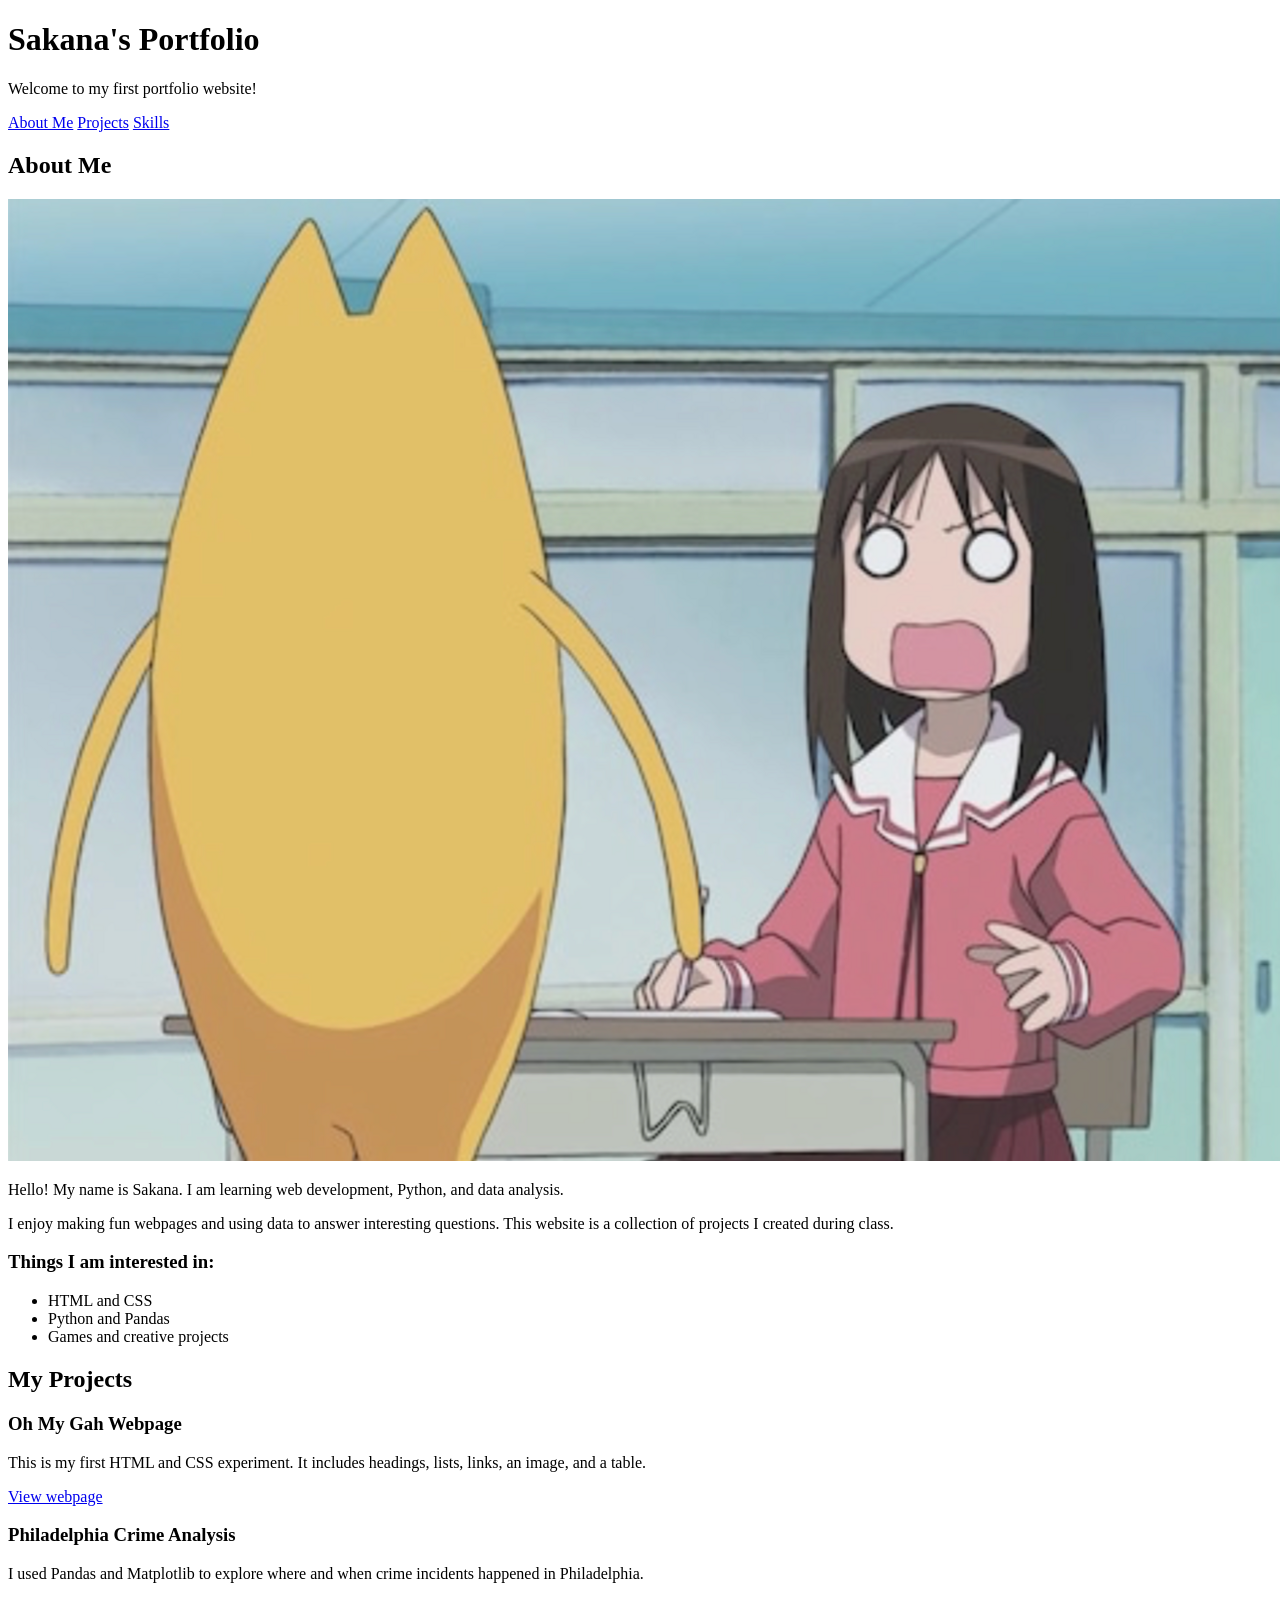
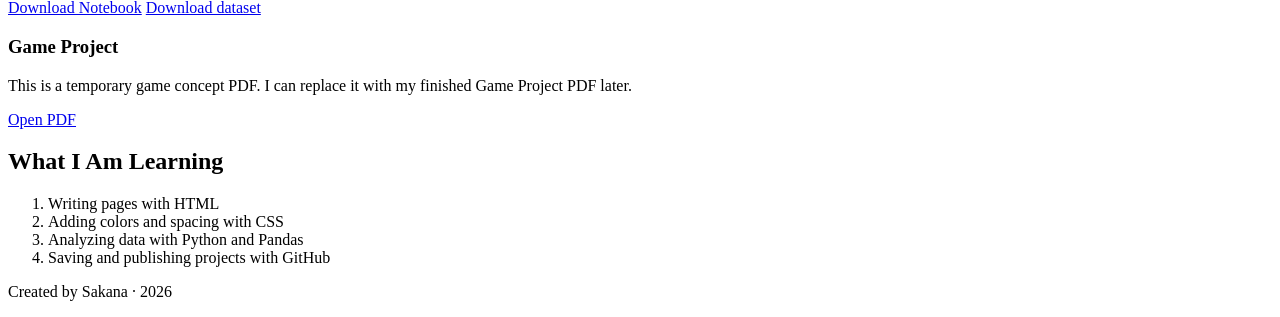
==== index.html @ f745c7e5 "Add portfolio homepage and image" ====
<!DOCTYPE html>
<html lang="en">
<head>
  <meta charset="UTF-8">
  <meta name="viewport" content="width=device-width, initial-scale=1.0">
  <title>Sakana's Portfolio</title>
  <link rel="stylesheet" href="styles.css">
</head>
<body>
  <header>
    <h1>Sakana's Portfolio</h1>
    <p>Welcome to my first portfolio website!</p>
    <nav>
      <a href="#about">About Me</a>
      <a href="#projects">Projects</a>
      <a href="#skills">Skills</a>
    </nav>
  </header>

  <main>
    <section id="about">
      <h2>About Me</h2>
      <div class="about-content">
        <img src="assets/osaka-oh-my-gah.png" alt="Osaka saying Oh My Gah">
        <div>
          <p>Hello! My name is Sakana. I am learning web development, Python, and data analysis.</p>
          <p>I enjoy making fun webpages and using data to answer interesting questions. This website is a collection of projects I created during class.</p>
          <h3>Things I am interested in:</h3>
          <ul>
            <li>HTML and CSS</li>
            <li>Python and Pandas</li>
            <li>Games and creative projects</li>
          </ul>
        </div>
      </div>
    </section>

    <section id="projects">
      <h2>My Projects</h2>
      <div class="project-list">
        <article class="project-card">
          <h3>Oh My Gah Webpage</h3>
          <p>This is my first HTML and CSS experiment. It includes headings, lists, links, an image, and a table.</p>
          <a class="button" href="ohmygah.html">View webpage</a>
        </article>

        <article class="project-card">
          <h3>Philadelphia Crime Analysis</h3>
          <p>I used Pandas and Matplotlib to explore where and when crime incidents happened in Philadelphia.</p>
          <a class="button" href="projects/philly-crime-analysis.ipynb" download>Download Notebook</a>
          <a class="small-link" href="projects/incidents_part1_part2.csv" download>Download dataset</a>
        </article>

        <article class="project-card">
          <h3>Game Project</h3>
          <p>This is a temporary game concept PDF. I can replace it with my finished Game Project PDF later.</p>
          <a class="button" href="output/pdf/game-project-placeholder.pdf" target="_blank">Open PDF</a>
        </article>
      </div>
    </section>

    <section id="skills">
      <h2>What I Am Learning</h2>
      <ol>
        <li>Writing pages with HTML</li>
        <li>Adding colors and spacing with CSS</li>
        <li>Analyzing data with Python and Pandas</li>
        <li>Saving and publishing projects with GitHub</li>
      </ol>
    </section>
  </main>

  <footer>
    <p>Created by Sakana · 2026</p>
  </footer>
</body>
</html>
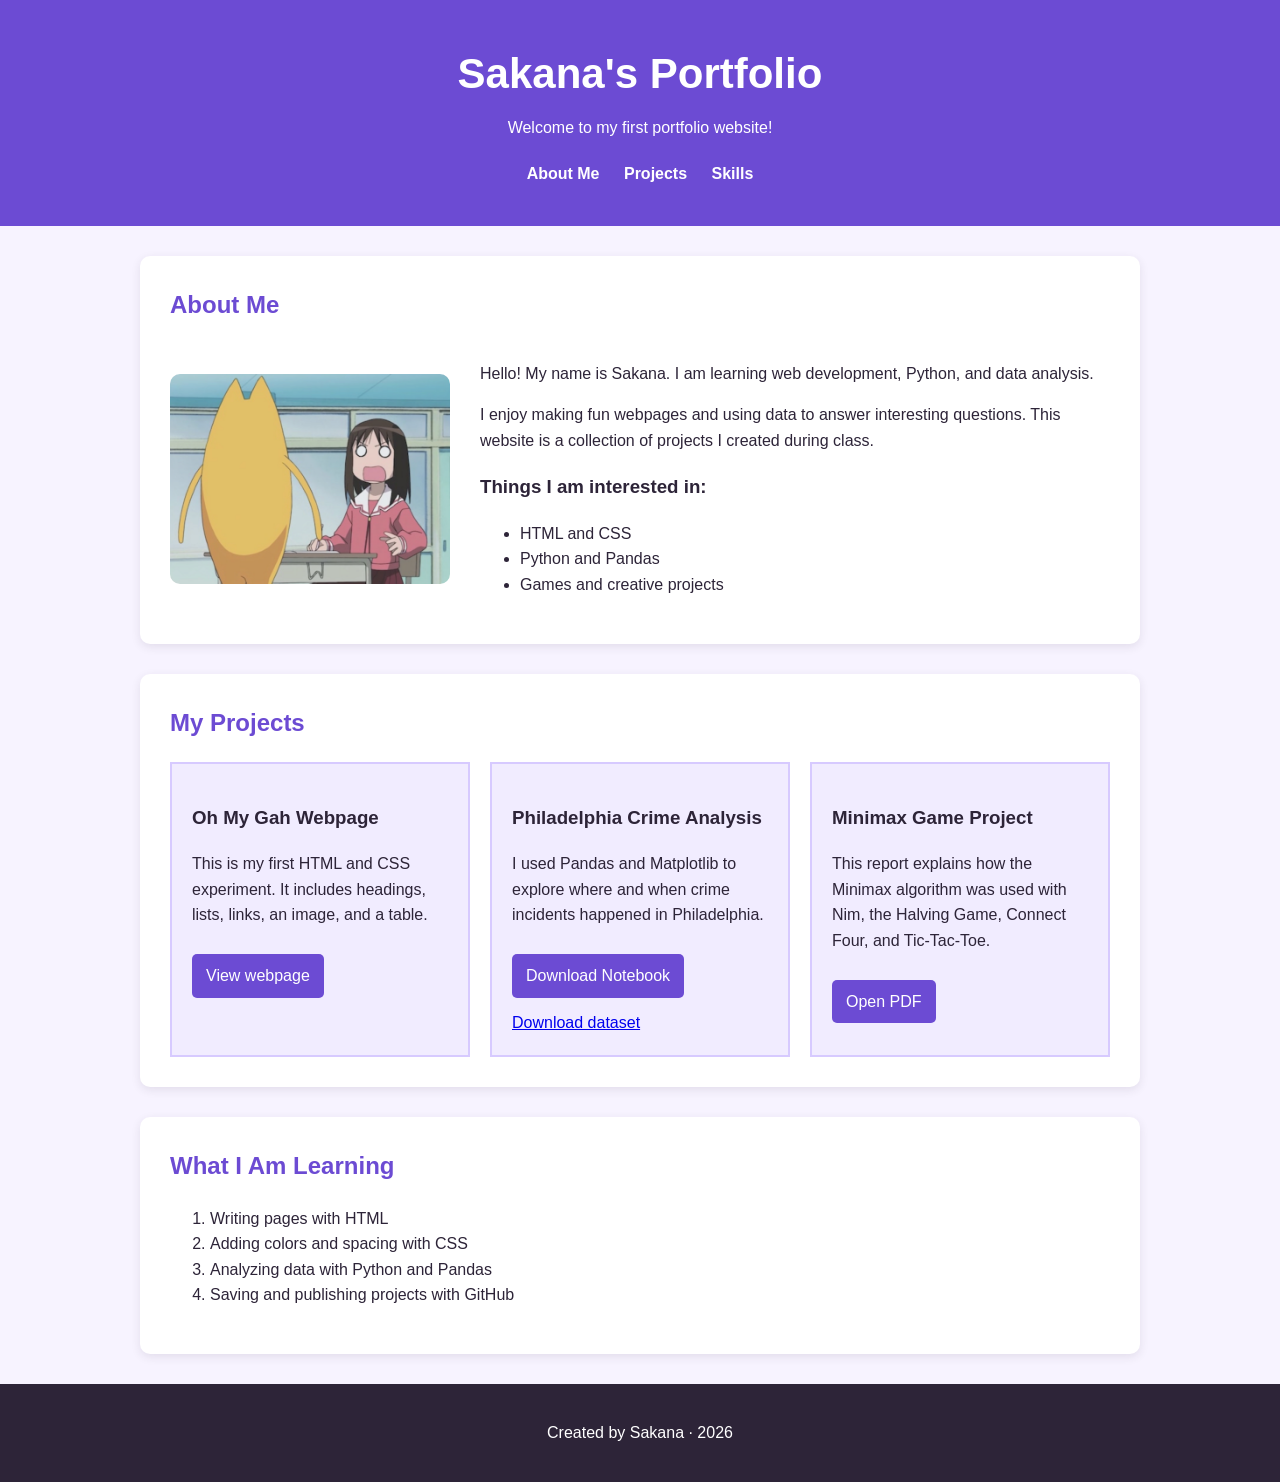
==== commit 4339a384: "Replace placeholder with Minimax game report" ====
--- a/index.html
+++ b/index.html
@@ -52,9 +52,9 @@
         </article>
 
         <article class="project-card">
-          <h3>Game Project</h3>
-          <p>This is a temporary game concept PDF. I can replace it with my finished Game Project PDF later.</p>
-          <a class="button" href="output/pdf/game-project-placeholder.pdf" target="_blank">Open PDF</a>
+          <h3>Minimax Game Project</h3>
+          <p>This report explains how the Minimax algorithm was used with Nim, the Halving Game, Connect Four, and Tic-Tac-Toe.</p>
+          <a class="button" href="output/pdf/minimax-game-project.pdf" target="_blank">Open PDF</a>
         </article>
       </div>
     </section>
--- a/styles.css
+++ b/styles.css
@@ -0,0 +1,162 @@
+/* Basic page styles */
+body {
+  margin: 0;
+  color: #2d2438;
+  background-color: #f7f3ff;
+  font-family: Arial, sans-serif;
+  line-height: 1.6;
+}
+
+header {
+  padding: 40px 20px;
+  color: white;
+  background-color: #6c4bd3;
+  text-align: center;
+}
+
+header h1 {
+  margin: 0;
+  font-size: 42px;
+}
+
+header p {
+  margin: 8px 0 20px;
+}
+
+nav a {
+  margin: 0 10px;
+  color: white;
+  font-weight: bold;
+  text-decoration: none;
+}
+
+nav a:hover {
+  text-decoration: underline;
+}
+
+main {
+  max-width: 1000px;
+  margin: 30px auto;
+  padding: 0 20px;
+}
+
+section {
+  margin-bottom: 30px;
+  padding: 30px;
+  background-color: white;
+  border-radius: 10px;
+  box-shadow: 0 3px 10px rgba(45, 36, 56, 0.1);
+}
+
+h2 {
+  margin-top: 0;
+  color: #6c4bd3;
+}
+
+.about-content {
+  display: flex;
+  gap: 30px;
+  align-items: center;
+}
+
+.about-content img {
+  width: 280px;
+  border-radius: 10px;
+}
+
+.project-list {
+  display: grid;
+  grid-template-columns: repeat(3, 1fr);
+  gap: 20px;
+}
+
+.project-card {
+  margin: 0;
+  padding: 20px;
+  background-color: #f1ecff;
+  border: 2px solid #d7caff;
+  box-shadow: none;
+}
+
+.button {
+  display: inline-block;
+  margin-top: 10px;
+  padding: 9px 14px;
+  color: white;
+  background-color: #6c4bd3;
+  border-radius: 5px;
+  text-decoration: none;
+}
+
+.button:hover {
+  background-color: #5035aa;
+}
+
+.small-link {
+  display: block;
+  margin-top: 12px;
+}
+
+.highlight {
+  padding: 18px;
+  background-color: #dff6ff;
+  border-left: 5px solid #6c4bd3;
+}
+
+.disclaimer {
+  color: #665d70;
+  font-style: italic;
+}
+
+.project-image {
+  width: 100%;
+  max-width: 550px;
+  border-radius: 10px;
+}
+
+table {
+  width: 100%;
+  border-collapse: collapse;
+}
+
+th,
+td {
+  padding: 10px;
+  border: 1px solid #999;
+  text-align: left;
+}
+
+th {
+  background-color: #dff6ff;
+}
+
+footer {
+  padding: 20px;
+  color: white;
+  background-color: #2d2438;
+  text-align: center;
+}
+
+footer a {
+  color: white;
+}
+
+/* Make the page easier to read on small screens */
+@media (max-width: 700px) {
+  .about-content {
+    flex-direction: column;
+  }
+
+  .about-content img {
+    width: 100%;
+  }
+
+  .project-list {
+    grid-template-columns: 1fr;
+  }
+
+  nav a {
+    display: block;
+    margin: 8px;
+  }
+}
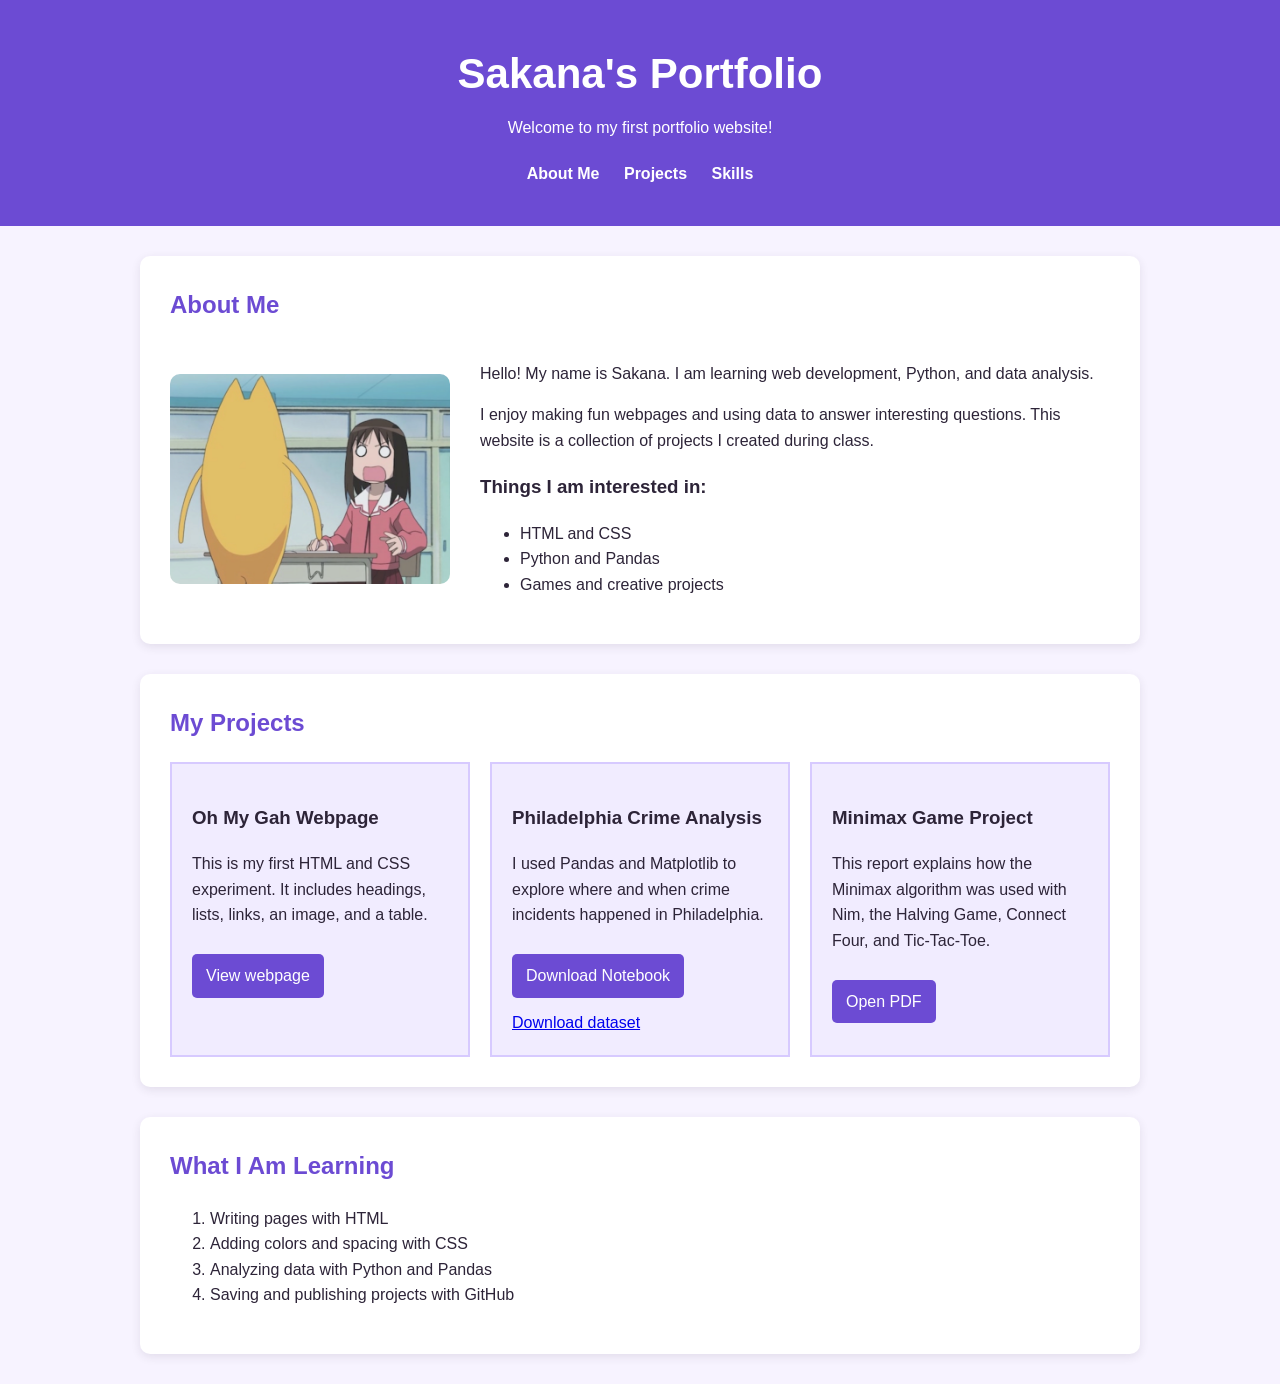
==== commit ff7fed8d: "Remove homepage footer" ====
--- a/index.html
+++ b/index.html
@@ -48,7 +48,7 @@
           <h3>Philadelphia Crime Analysis</h3>
           <p>I used Pandas and Matplotlib to explore where and when crime incidents happened in Philadelphia.</p>
           <a class="button" href="projects/philly-crime-analysis.ipynb" download>Download Notebook</a>
-          <a class="small-link" href="projects/incidents_part1_part2.csv" download>Download dataset</a>
+          <a class="small-link" href="projects/data/incidents_part1_part2.csv" download>Download dataset</a>
         </article>
 
         <article class="project-card">
@@ -70,8 +70,5 @@
     </section>
   </main>
 
-  <footer>
-    <p>Created by Sakana · 2026</p>
-  </footer>
 </body>
 </html>
